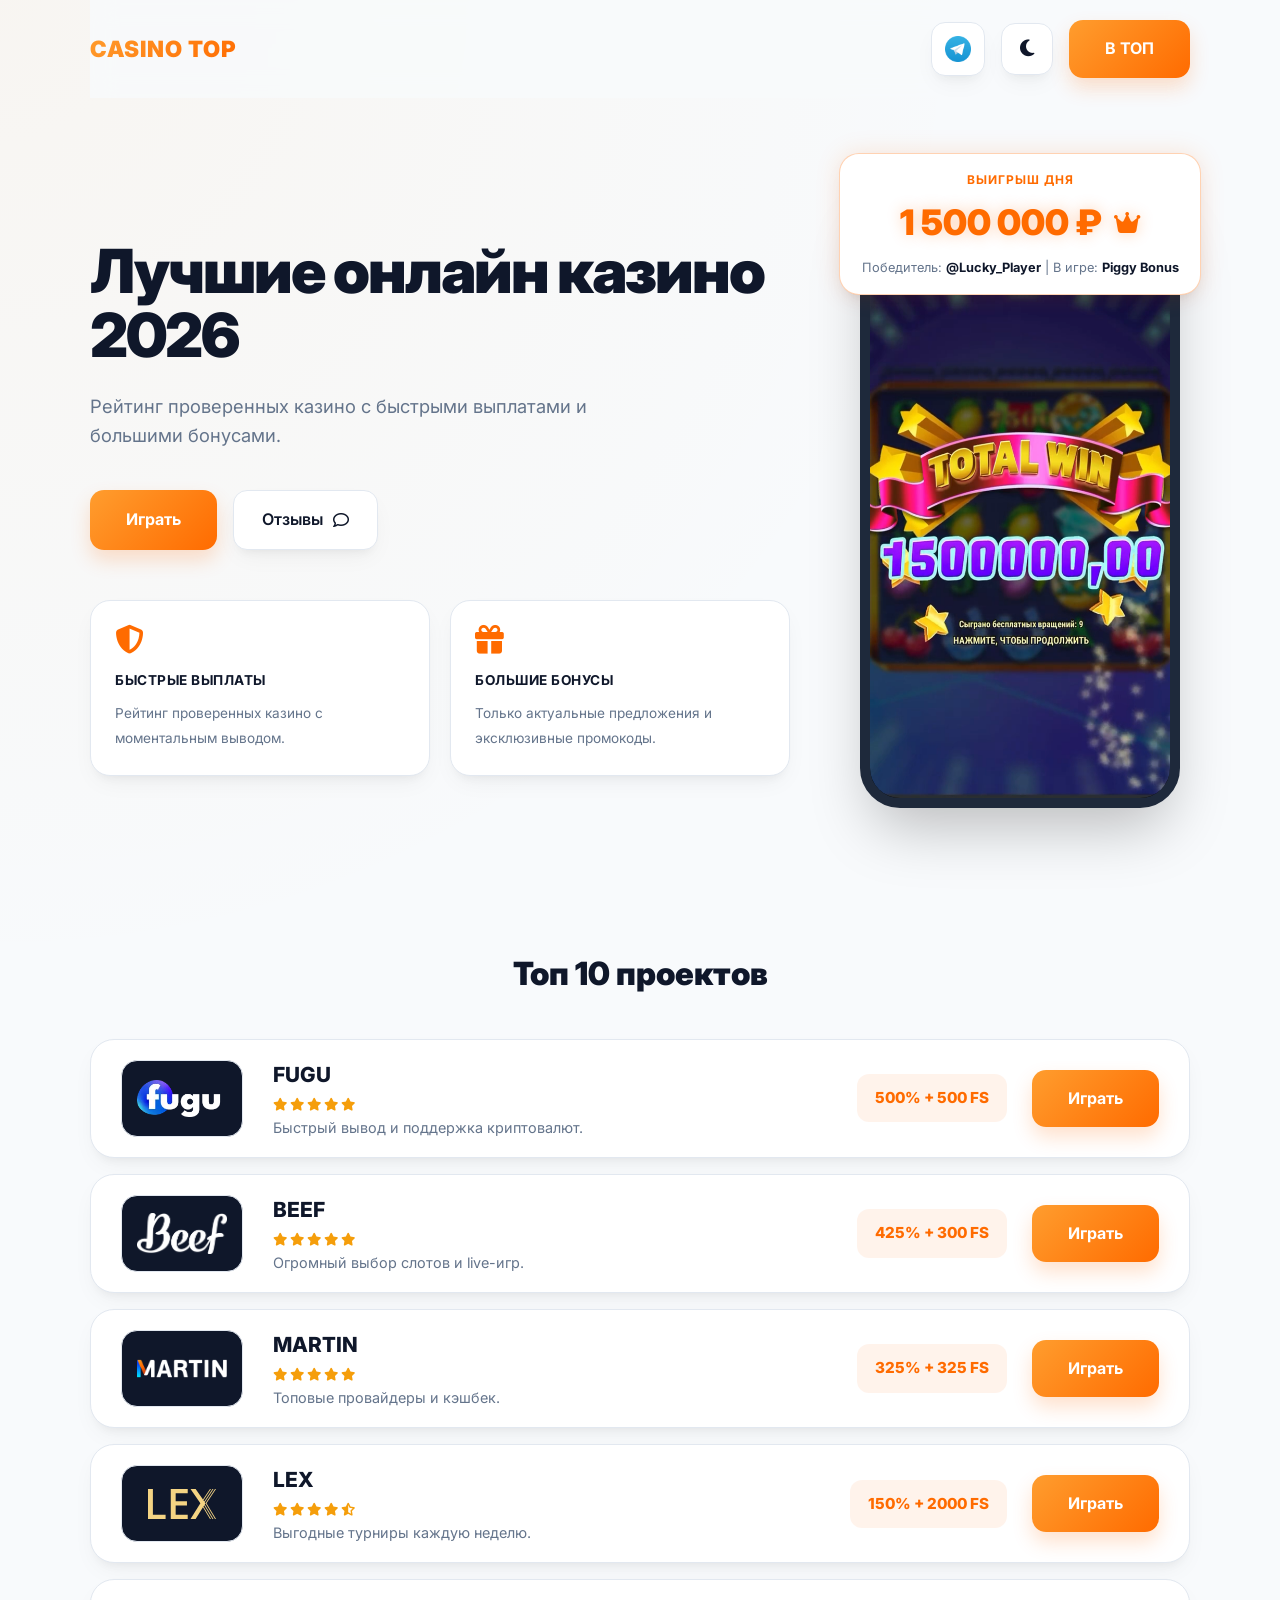
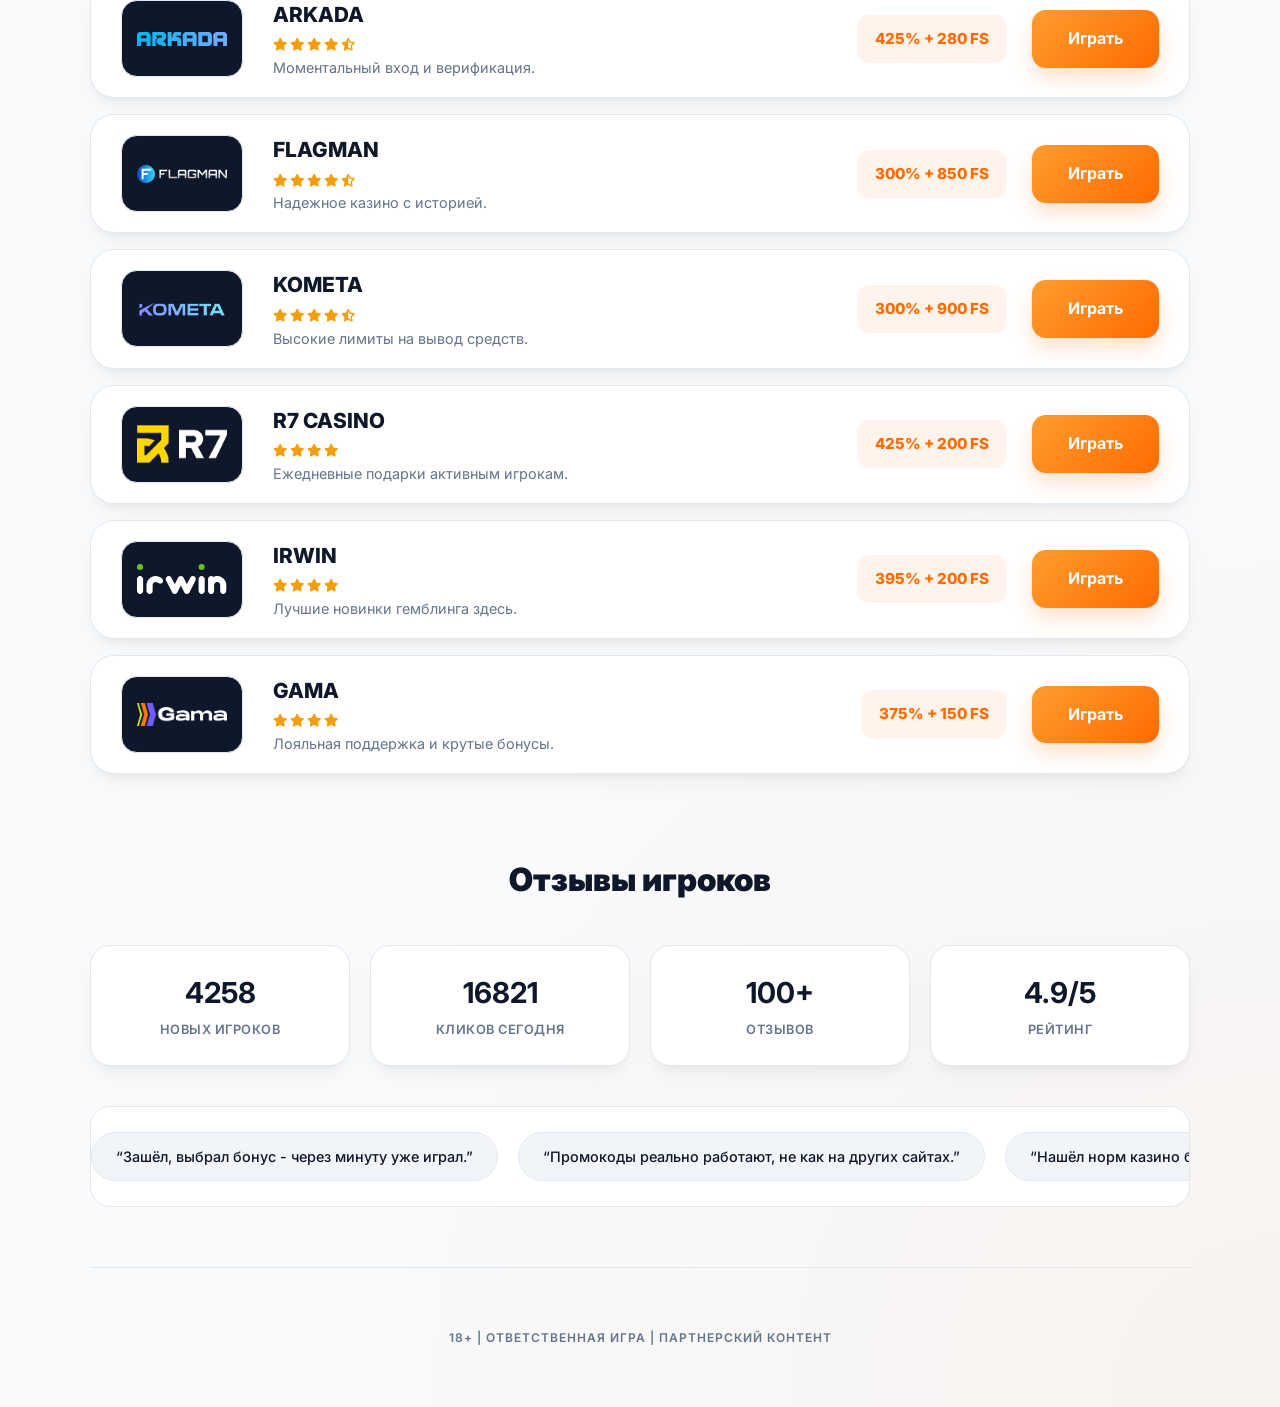
==== index.html @ 1dce8e69 "Rename gemini-code-1778470248809.html to index.html" ====
<!DOCTYPE html>
<html lang="ru">
<head>
  <meta charset="UTF-8" />
  <meta name="viewport" content="width=device-width, initial-scale=1.0"/>
  <title>Casino Top 2026 - Official</title>

  <link rel="preconnect" href="https://fonts.googleapis.com">
  <link href="https://fonts.googleapis.com/css2?family=Inter:wght@400;600;700;900&display=swap" rel="stylesheet">
  <link rel="stylesheet" href="https://cdnjs.cloudflare.com/ajax/libs/font-awesome/6.5.1/css/all.min.css"/>

  <style>
    :root {
      /* Светлая тема (по умолчанию) */
      --bg-main: #f8fafc;
      --card-bg: #ffffff;
      --accent: linear-gradient(135deg, #ff9d2e 0%, #ff6b00 100%);
      --accent-solid: #ff6b00;
      --border: #e2e8f0;
      --text-main: #0f172a;
      --text-muted: #64748b;
      --shadow: 0 10px 25px -5px rgba(0, 0, 0, 0.05), 0 8px 10px -6px rgba(0, 0, 0, 0.05);
      
      --header-bg: rgba(248, 250, 252, 0.8);
      --secondary-bg: #f1f5f9;
      --ticker-bg: #ffffff;
      --btn-outline-hover: #cbd5e1;
    }

    [data-theme="dark"] {
      --bg-main: #0b1120;
      --card-bg: #1e293b;
      --border: #334155;
      --text-main: #f8fafc;
      --text-muted: #94a3b8;
      --shadow: 0 10px 25px -5px rgba(0, 0, 0, 0.3), 0 8px 10px -6px rgba(0, 0, 0, 0.3);
      --header-bg: rgba(11, 17, 32, 0.8);
      --secondary-bg: #0f172a;
      --ticker-bg: #1e293b;
      --btn-outline-hover: #475569;
    }

    body {
      margin: 0;
      font-family: 'Inter', sans-serif;
      background-color: var(--bg-main);
      background-image: 
        radial-gradient(circle at 0% 0%, rgba(255, 157, 46, 0.05) 0%, transparent 30%),
        radial-gradient(circle at 100% 100%, rgba(255, 107, 0, 0.05) 0%, transparent 30%);
      color: var(--text-main);
      line-height: 1.6;
      -webkit-font-smoothing: antialiased;
      transition: background-color 0.3s ease, color 0.3s ease;
    }

    .wrap {
      max-width: 1100px;
      margin: 0 auto;
      padding: 0 24px;
    }

    header {
      display: flex;
      justify-content: space-between;
      align-items: center;
      padding: 20px 0;
      position: sticky;
      top: 0;
      z-index: 100;
      backdrop-filter: blur(12px);
      background: var(--header-bg);
      transition: background-color 0.3s ease;
    }

    .logo { 
      font-weight: 900; 
      font-size: 1.4rem; 
      letter-spacing: 1px; 
      background: var(--accent);
      -webkit-background-clip: text;
      -webkit-text-fill-color: transparent;
    }

    .header-actions {
      display: flex;
      align-items: center;
      gap: 16px;
    }

    .theme-toggle {
      background: var(--card-bg);
      border: 1px solid var(--border);
      color: var(--text-main);
      width: 52px;
      height: 52px;
      border-radius: 14px;
      display: flex;
      align-items: center;
      justify-content: center;
      cursor: pointer;
      font-size: 1.2rem;
      transition: all 0.3s ease;
      box-shadow: var(--shadow);
    }

    .theme-toggle:hover {
      background: var(--secondary-bg);
      transform: translateY(-2px);
    }

    .tg-btn {
      background: var(--card-bg);
      border: 1px solid var(--border);
      width: 52px;
      height: 52px;
      border-radius: 14px;
      display: flex;
      align-items: center;
      justify-content: center;
      cursor: pointer;
      transition: all 0.3s ease;
      box-shadow: var(--shadow);
    }

    .tg-btn:hover {
      background: var(--secondary-bg);
      transform: translateY(-2px);
    }

    .tg-btn img {
      width: 26px;
      height: 26px;
      object-fit: contain;
    }

    .hero {
      display: flex;
      align-items: center;
      justify-content: space-between;
      padding: 60px 0;
      gap: 60px;
    }

    .hero-left { flex: 1; }

    .hero-left h1 {
      font-size: 3.8rem;
      font-weight: 900;
      line-height: 1.05;
      margin-bottom: 24px;
      color: var(--text-main);
      letter-spacing: -2px;
    }

    .hero-left p {
      font-size: 1.15rem;
      color: var(--text-muted);
      margin-bottom: 40px;
      max-width: 500px;
    }

    .hero-actions { display: flex; gap: 16px; margin-bottom: 50px; }

    .btn-orange {
      background: var(--accent);
      color: #fff;
      padding: 16px 36px;
      border-radius: 14px;
      font-weight: 700;
      text-decoration: none;
      transition: all 0.3s ease;
      white-space: nowrap;
      box-shadow: 0 10px 20px rgba(255, 107, 0, 0.2);
      display: flex;
      align-items: center;
      justify-content: center;
    }

    .btn-orange:hover {
      transform: translateY(-2px);
      box-shadow: 0 15px 30px rgba(255, 107, 0, 0.3);
      filter: brightness(1.05);
    }

    .btn-outline {
      border: 1px solid var(--border);
      background: var(--card-bg);
      color: var(--text-main);
      padding: 16px 28px;
      border-radius: 14px;
      text-decoration: none;
      display: flex;
      align-items: center;
      gap: 10px;
      font-weight: 600;
      transition: 0.3s;
      box-shadow: var(--shadow);
    }

    .btn-outline:hover {
      background: var(--secondary-bg);
      border-color: var(--btn-outline-hover);
    }

    .hero-features {
      display: flex;
      gap: 20px;
    }
    .feature-card {
      background: var(--card-bg);
      border: 1px solid var(--border);
      padding: 24px;
      border-radius: 20px;
      flex: 1;
      box-shadow: var(--shadow);
      transition: background-color 0.3s ease, border-color 0.3s ease;
    }
    .feature-card i { 
      color: var(--accent-solid);
      font-size: 1.8rem; 
      margin-bottom: 16px; 
      display: block; 
    }
    .feature-card b { display: block; margin-bottom: 8px; text-transform: uppercase; font-size: 0.85rem; color: var(--text-main); letter-spacing: 0.5px; }
    .feature-card span { font-size: 0.85rem; color: var(--text-muted); line-height: 1.5; }

    .hero-right {
      position: relative;
      flex: 0 0 340px;
      display: flex;
      justify-content: center;
      margin-top: 30px;
    }

    .win-card {
      position: absolute;
      top: -35px;
      left: 50%;
      transform: translateX(-50%);
      width: 320px;
      background: var(--card-bg);
      border: 1px solid rgba(255, 107, 0, 0.3);
      border-radius: 20px;
      padding: 16px 20px;
      text-align: center;
      z-index: 10;
      box-shadow: var(--shadow), 0 0 25px rgba(255, 107, 0, 0.15);
      backdrop-filter: blur(10px);
      transition: background-color 0.3s ease;
    }

    .win-card-title {
      font-size: 0.75rem;
      color: var(--accent-solid);
      text-transform: uppercase;
      letter-spacing: 1px;
      font-weight: 700;
      margin-bottom: 4px;
    }

    .win-card-amount {
      font-size: 2.2rem;
      font-weight: 900;
      color: var(--accent-solid);
      margin-bottom: 8px;
      display: flex;
      align-items: center;
      justify-content: center;
      gap: 12px;
      text-shadow: 0 0 15px rgba(255, 107, 0, 0.3);
    }

    .win-card-amount i {
      font-size: 1.5rem;
      color: var(--accent-solid);
    }

    .win-card-info {
      font-size: 0.8rem;
      color: var(--text-muted);
    }

    .win-card-info span {
      font-weight: 700;
      color: var(--text-main);
    }

    .phone-container {
      position: relative;
      width: 300px;
      height: 600px;
      background: #000;
      border: 10px solid #1e293b;
      border-radius: 40px;
      overflow: hidden;
      box-shadow: 0 30px 60px -12px rgba(0,0,0,0.25);
    }

    .phone-container img {
      width: 100%;
      height: 100%;
      object-fit: cover;
    }

    .section-title { 
      font-size: 2rem; 
      font-weight: 900; 
      margin: 80px 0 40px; 
      text-align: center; 
      color: var(--text-main);
    }
    
    .casino-item {
      display: flex;
      align-items: center;
      background: var(--card-bg);
      border: 1px solid var(--border);
      border-radius: 24px;
      padding: 18px 30px;
      margin-bottom: 16px;
      gap: 30px;
      transition: 0.3s ease;
      box-shadow: var(--shadow);
    }

    .casino-item:hover {
      border-color: var(--accent-solid);
      transform: translateY(-3px);
    }

    .casino-logo {
      flex: 0 0 120px;
      height: 75px;
      border-radius: 16px;
      display: flex;
      align-items: center;
      justify-content: center;
      background: #0f172a;
      border: 1px solid var(--border);
    }
    .casino-logo img { max-width: 75%; max-height: 75%; object-fit: contain; }

    .casino-info { flex: 1; }
    .casino-info h3 { margin: 0; font-size: 1.3rem; font-weight: 800; color: var(--text-main); }
    .casino-info p { margin: 4px 0 0; color: var(--text-muted); font-size: 0.9rem; }
    .stars { color: #f59e0b; font-size: 0.8rem; margin-top: 8px; display: flex; gap: 3px; }

    .casino-bonus { 
      display: flex;
      align-items: center;
      gap: 25px; 
    }

    .casino-bonus span { 
      display: inline-block; 
      font-weight: 800; 
      color: var(--accent-solid); 
      background: rgba(255, 107, 0, 0.08);
      padding: 12px 18px;
      border-radius: 12px;
      font-size: 0.95rem;
      white-space: nowrap;
    }

    .metrics { display: grid; grid-template-columns: repeat(4, 1fr); gap: 20px; margin: 40px 0; }
    .m { 
      background: var(--card-bg); 
      padding: 24px; 
      border-radius: 20px; 
      text-align: center; 
      border: 1px solid var(--border); 
      box-shadow: var(--shadow);
    }
    .m b { display: block; font-size: 1.8rem; color: var(--text-main); margin-bottom: 4px; }
    .m div { font-size: 0.8rem; color: var(--text-muted); text-transform: uppercase; font-weight: 600; letter-spacing: 0.5px; }

    .ticker { 
      overflow: hidden; 
      background: var(--ticker-bg); 
      padding: 25px 0; 
      border-radius: 20px; 
      border: 1px solid var(--border); 
    }
    .track { display: flex; gap: 20px; animation: mar 45s linear infinite; width: max-content; }
    .chip { 
      padding: 12px 24px; 
      background: var(--secondary-bg); 
      border: 1px solid var(--border);
      border-radius: 50px; 
      font-size: 0.9rem; 
      font-weight: 500;
      color: var(--text-main);
    }

    @keyframes mar { from { transform: translateX(0); } to { transform: translateX(-50%); } }

    footer {
      text-align: center; 
      padding: 60px 0; 
      color: var(--text-muted); 
      font-size: 0.75rem; 
      border-top: 1px solid var(--border); 
      margin-top: 60px; 
      letter-spacing: 1px;
      font-weight: 600;
    }

    @media (max-width: 900px) {
      .hero { flex-direction: column; text-align: center; padding: 30px 0; }
      .hero-left h1 { font-size: 2.8rem; }
      .hero-left p { margin: 0 auto 30px; }
      .hero-actions { justify-content: center; }
      .hero-features { flex-direction: column; }
      .metrics { grid-template-columns: 1fr 1fr; }
      .casino-item { flex-direction: column; text-align: center; padding: 25px; gap: 20px; }
      .casino-bonus { flex-direction: column; width: 100%; }
      .casino-bonus span { width: 100%; box-sizing: border-box; }
      .btn-orange { width: 100%; box-sizing: border-box; }
      .hero-right { margin-top: 50px; }
    }
  </style>
</head>
<body>

<div class="wrap">
  <header>
    <div class="logo">CASINO TOP</div>
    <div class="header-actions">
      <a href="#" class="tg-btn" aria-label="Telegram" target="_blank">
        <img src="img/Telegram_logo.svg.png" alt="Telegram">
      </a>
      <button id="theme-toggle" class="theme-toggle" aria-label="Переключить тему">
        <i class="fa-solid fa-moon"></i>
      </button>
      <a href="#top" class="btn-orange">В ТОП</a>
    </div>
  </header>

  <section class="hero">
    <div class="hero-left">
      <h1>Лучшие онлайн казино 2026</h1>
      <p>Рейтинг проверенных казино с быстрыми выплатами и большими бонусами.</p>
      
      <div class="hero-actions">
        <a href="#top" class="btn-orange">Играть</a>
        <a href="#activity" class="btn-outline">Отзывы <i class="fa-regular fa-comment"></i></a>
      </div>

      <div class="hero-features">
        <div class="feature-card">
          <i class="fa-solid fa-shield-halved"></i>
          <b>Быстрые выплаты</b>
          <span>Рейтинг проверенных казино с моментальным выводом.</span>
        </div>
        <div class="feature-card">
          <i class="fa-solid fa-gift"></i>
          <b>Большие бонусы</b>
          <span>Только актуальные предложения и эксклюзивные промокоды.</span>
        </div>
      </div>
    </div>

    <div class="hero-right">
      <div class="win-card">
        <div class="win-card-title">Выигрыш дня</div>
        <div class="win-card-amount">1 500 000 ₽ <i class="fa-solid fa-crown"></i></div>
        <div class="win-card-info">Победитель: <span>@Lucky_Player</span> | В игре: <span>Piggy Bonus</span></div>
      </div>
      <div class="phone-container">
        <img src="img/pig.png" alt="Win Screen">
      </div>
    </div>
  </section>

  <h2 class="section-title">Топ 10 проектов</h2>
  <section id="top">
    <div class="casino-item">
      <div class="casino-logo"><img src="img/fugu.webp" alt="Fugu"></div>
      <div class="casino-info">
        <h3>FUGU</h3>
        <div class="stars"><i class="fa-solid fa-star"></i><i class="fa-solid fa-star"></i><i class="fa-solid fa-star"></i><i class="fa-solid fa-star"></i><i class="fa-solid fa-star"></i></div>
        <p>Быстрый вывод и поддержка криптовалют.</p>
      </div>
      <div class="casino-bonus">
        <span>500% + 500 FS</span>
        <a href="#" class="btn-orange">Играть</a>
      </div>
    </div>

    <div class="casino-item">
      <div class="casino-logo"><img src="img/beef.png" alt="Beef"></div>
      <div class="casino-info">
        <h3>BEEF</h3>
        <div class="stars"><i class="fa-solid fa-star"></i><i class="fa-solid fa-star"></i><i class="fa-solid fa-star"></i><i class="fa-solid fa-star"></i><i class="fa-solid fa-star"></i></div>
        <p>Огромный выбор слотов и live-игр.</p>
      </div>
      <div class="casino-bonus">
        <span>425% + 300 FS</span>
        <a href="#" class="btn-orange">Играть</a>
      </div>
    </div>

    <div class="casino-item">
      <div class="casino-logo"><img src="img/martin.png" alt="Martin"></div>
      <div class="casino-info">
        <h3>MARTIN</h3>
        <div class="stars"><i class="fa-solid fa-star"></i><i class="fa-solid fa-star"></i><i class="fa-solid fa-star"></i><i class="fa-solid fa-star"></i><i class="fa-solid fa-star"></i></div>
        <p>Топовые провайдеры и кэшбек.</p>
      </div>
      <div class="casino-bonus">
        <span>325% + 325 FS</span>
        <a href="#" class="btn-orange">Играть</a>
      </div>
    </div>

    <div class="casino-item">
        <div class="casino-logo"><img src="img/lex.svg" alt="Lex"></div>
        <div class="casino-info">
          <h3>LEX</h3>
          <div class="stars"><i class="fa-solid fa-star"></i><i class="fa-solid fa-star"></i><i class="fa-solid fa-star"></i><i class="fa-solid fa-star"></i><i class="fa-solid fa-star-half-stroke"></i></div>
          <p>Выгодные турниры каждую неделю.</p>
        </div>
        <div class="casino-bonus">
          <span>150% + 2000 FS</span>
          <a href="#" class="btn-orange">Играть</a>
        </div>
    </div>

    <div class="casino-item">
        <div class="casino-logo"><img src="img/arcada.svg" alt="Arkada"></div>
        <div class="casino-info">
          <h3>ARKADA</h3>
          <div class="stars"><i class="fa-solid fa-star"></i><i class="fa-solid fa-star"></i><i class="fa-solid fa-star"></i><i class="fa-solid fa-star"></i><i class="fa-solid fa-star-half-stroke"></i></div>
          <p>Моментальный вход и верификация.</p>
        </div>
        <div class="casino-bonus">
          <span>425% + 280 FS</span>
          <a href="#" class="btn-orange">Играть</a>
        </div>
    </div>

    <div class="casino-item">
        <div class="casino-logo"><img src="img/flagman.svg" alt="Flagman"></div>
        <div class="casino-info">
          <h3>FLAGMAN</h3>
          <div class="stars"><i class="fa-solid fa-star"></i><i class="fa-solid fa-star"></i><i class="fa-solid fa-star"></i><i class="fa-solid fa-star"></i><i class="fa-solid fa-star-half-stroke"></i></div>
          <p>Надежное казино с историей.</p>
        </div>
        <div class="casino-bonus">
          <span>300% + 850 FS</span>
          <a href="#" class="btn-orange">Играть</a>
        </div>
    </div>

    <div class="casino-item">
        <div class="casino-logo"><img src="img/gradient-horizontal.png" alt="Kometa"></div>
        <div class="casino-info">
          <h3>KOMETA</h3>
          <div class="stars"><i class="fa-solid fa-star"></i><i class="fa-solid fa-star"></i><i class="fa-solid fa-star"></i><i class="fa-solid fa-star"></i><i class="fa-solid fa-star-half-stroke"></i></div>
          <p>Высокие лимиты на вывод средств.</p>
        </div>
        <div class="casino-bonus">
          <span>300% + 900 FS</span>
          <a href="#" class="btn-orange">Играть</a>
        </div>
    </div>

    <div class="casino-item">
        <div class="casino-logo"><img src="img/r7.png" alt="R7"></div>
        <div class="casino-info">
          <h3>R7 CASINO</h3>
          <div class="stars"><i class="fa-solid fa-star"></i><i class="fa-solid fa-star"></i><i class="fa-solid fa-star"></i><i class="fa-solid fa-star"></i></div>
          <p>Ежедневные подарки активным игрокам.</p>
        </div>
        <div class="casino-bonus">
          <span>425% + 200 FS</span>
          <a href="#" class="btn-orange">Играть</a>
        </div>
    </div>

    <div class="casino-item">
        <div class="casino-logo"><img src="img/irwin.svg" alt="Irwin"></div>
        <div class="casino-info">
          <h3>IRWIN</h3>
          <div class="stars"><i class="fa-solid fa-star"></i><i class="fa-solid fa-star"></i><i class="fa-solid fa-star"></i><i class="fa-solid fa-star"></i></div>
          <p>Лучшие новинки гемблинга здесь.</p>
        </div>
        <div class="casino-bonus">
          <span>395% + 200 FS</span>
          <a href="#" class="btn-orange">Играть</a>
        </div>
    </div>

    <div class="casino-item">
        <div class="casino-logo"><img src="img/gama.png" alt="Gama"></div>
        <div class="casino-info">
          <h3>GAMA</h3>
          <div class="stars"><i class="fa-solid fa-star"></i><i class="fa-solid fa-star"></i><i class="fa-solid fa-star"></i><i class="fa-solid fa-star"></i></div>
          <p>Лояльная поддержка и крутые бонусы.</p>
        </div>
        <div class="casino-bonus">
          <span>375% + 150 FS</span>
          <a href="#" class="btn-orange">Играть</a>
        </div>
    </div>
  </section>

  <section id="activity">
    <h2 class="section-title">Отзывы игроков</h2>
    <div class="metrics">
      <div class="m"><b id="m1">4258</b><div>Новых игроков</div></div>
      <div class="m"><b id="m2">16821</b><div>Кликов сегодня</div></div>
      <div class="m"><b id="m3">100+</b><div>Отзывов</div></div>
      <div class="m"><b>4.9/5</b><div>Рейтинг</div></div>
    </div>
    <div class="ticker">
      <div class="track" id="track"></div>
    </div>
  </section>

  <footer>
    18+ | ОТВЕТСТВЕННАЯ ИГРА | ПАРТНЕРСКИЙ КОНТЕНТ
  </footer>
</div>

<script>
const msgs = [
  '“Зашёл, выбрал бонус - через минуту уже играл.”',
  '“Промокоды реально работают, не как на других сайтах.”',
  '“Нашёл норм казино без лишней возни с регистрацией.”',
  '“Выбрал по рейтингу - всё чётко.”',
  '“Фриспины реально дали.”',
  '“Быстро нашёл вариант с криптой, что нужно было.”',
  '“Норм подборка, нет ощущения мусорки.”',
  '“Кнопки сразу ведут куда надо, не надо искать.”',
  '“Нашёл бонус без депозита, всё сработало.”',
  '“Видно, что отбирают казино, а не всё подряд.”'
];

const track = document.getElementById('track');
[...msgs, ...msgs].forEach(text => {
  const chip = document.createElement('div');
  chip.className = 'chip';
  chip.textContent = text;
  track.appendChild(chip);
});

const themeToggleBtn = document.getElementById('theme-toggle');
const themeIcon = themeToggleBtn.querySelector('i');
const currentTheme = localStorage.getItem('theme') || 'light';

if (currentTheme === 'dark') {
  document.documentElement.setAttribute('data-theme', 'dark');
  themeIcon.classList.replace('fa-moon', 'fa-sun');
}

themeToggleBtn.addEventListener('click', () => {
  const isDark = document.documentElement.getAttribute('data-theme') === 'dark';
  
  if (isDark) {
    document.documentElement.setAttribute('data-theme', 'light');
    localStorage.setItem('theme', 'light');
    themeIcon.classList.replace('fa-sun', 'fa-moon');
  } else {
    document.documentElement.setAttribute('data-theme', 'dark');
    localStorage.setItem('theme', 'dark');
    themeIcon.classList.replace('fa-moon', 'fa-sun');
  }
});
</script>

</body>
</html>
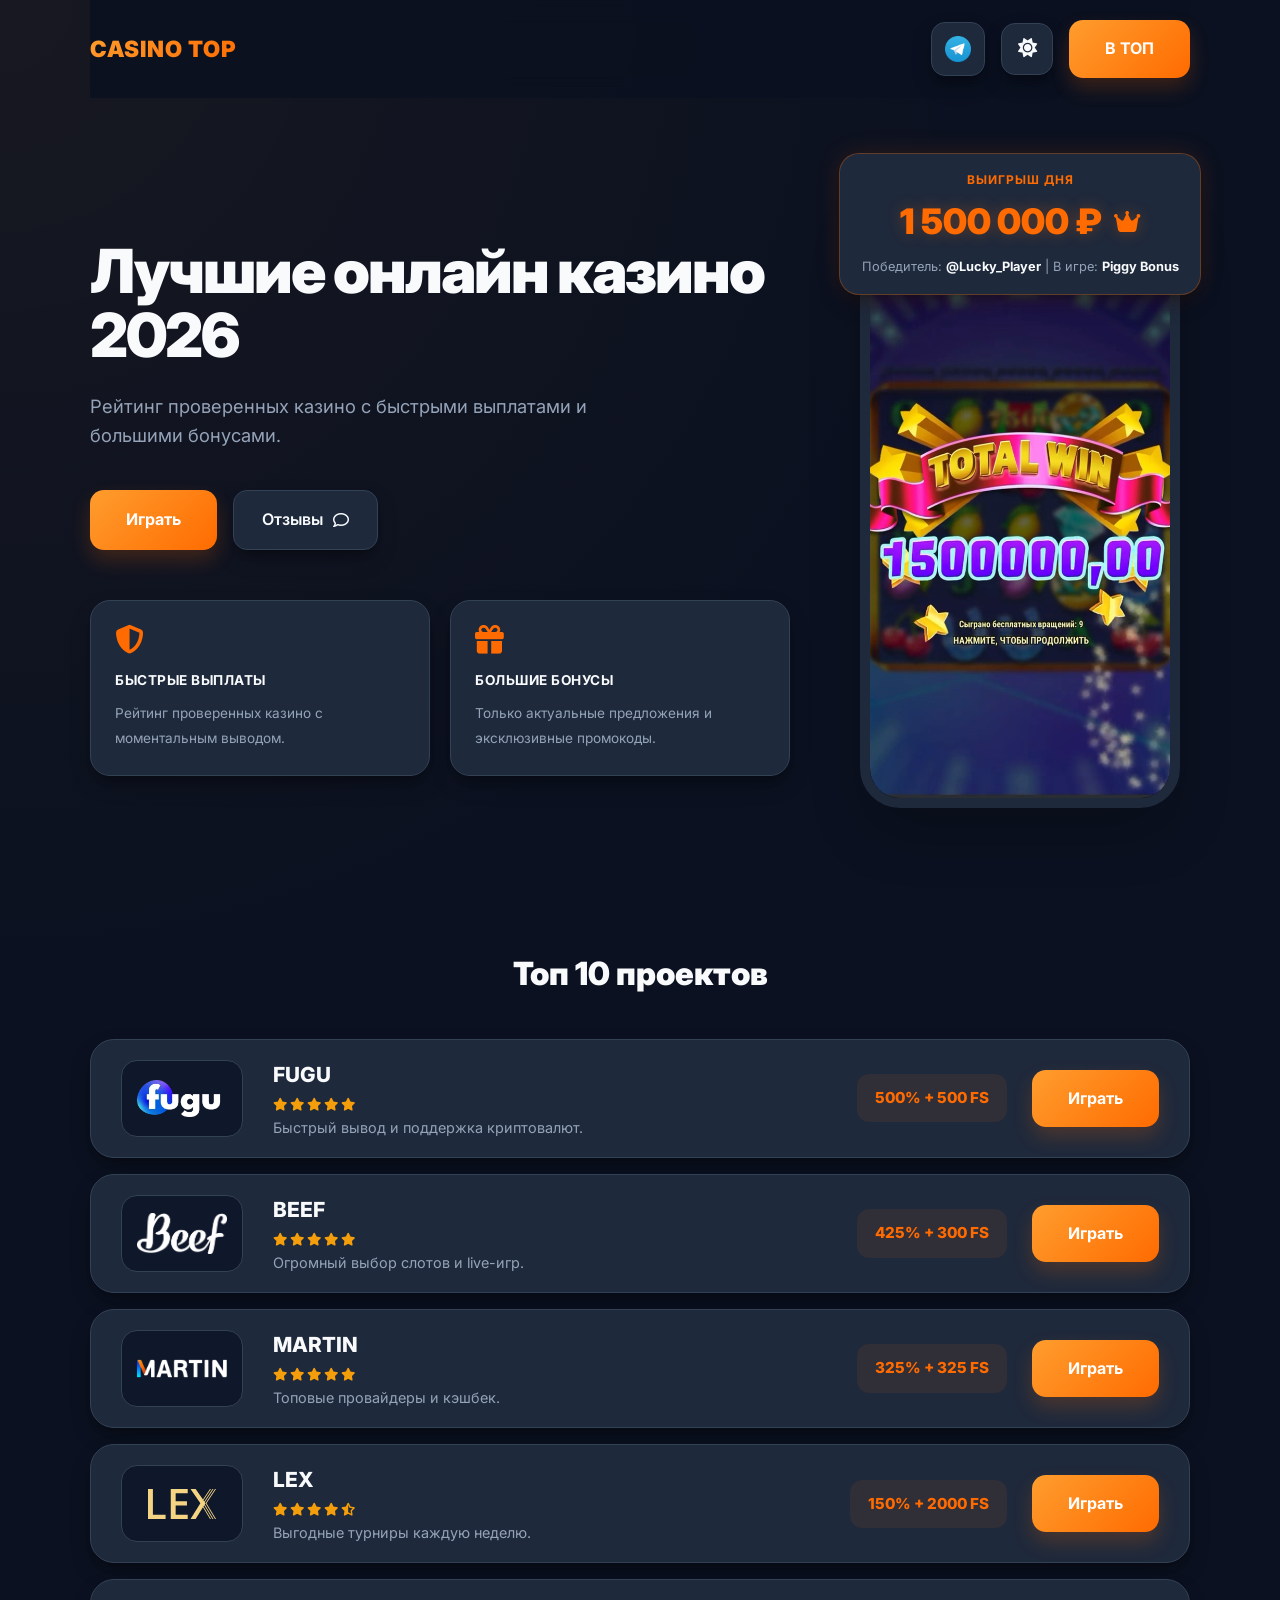
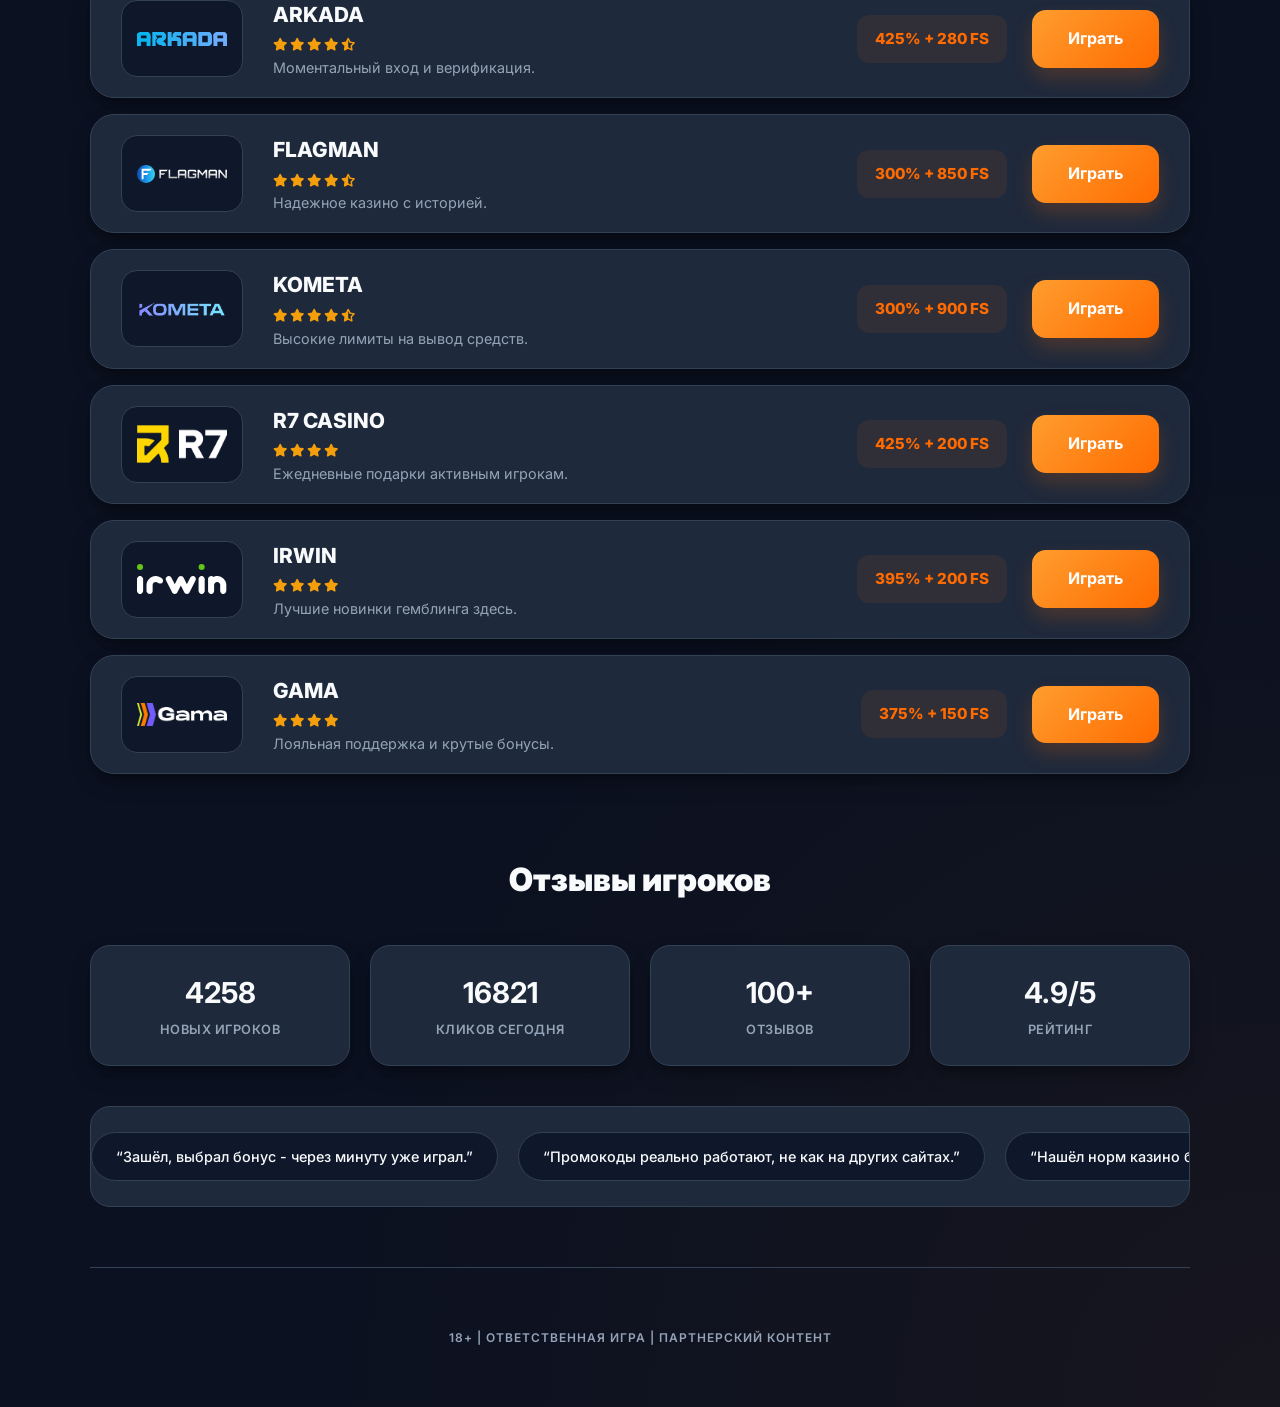
==== commit b94b9cf4: "Add files via upload" ====
--- a/index.html
+++ b/index.html
@@ -1,5 +1,5 @@
 <!DOCTYPE html>
-<html lang="ru">
+<html lang="ru" data-theme="dark">
 <head>
   <meta charset="UTF-8" />
   <meta name="viewport" content="width=device-width, initial-scale=1.0"/>
@@ -79,6 +79,7 @@
       background: var(--accent);
       -webkit-background-clip: text;
       -webkit-text-fill-color: transparent;
+      white-space: nowrap;
     }
 
     .header-actions {
@@ -417,6 +418,21 @@
       .casino-bonus span { width: 100%; box-sizing: border-box; }
       .btn-orange { width: 100%; box-sizing: border-box; }
       .hero-right { margin-top: 50px; }
+      
+      /* Изменения для мобильных устройств (убрано залипание, отцентрованы звезды, выровнены лого) */
+      header { position: relative; top: auto; } 
+      .stars { justify-content: center; }
+      .casino-logo { flex: auto; width: 100%; height: 120px; }
+    }
+
+    @media (max-width: 600px) {
+      /* Исправления верхней панели (header) для предотвращения сжатия и смещения логотипа */
+      .logo { font-size: 1.2rem; }
+      .header-actions { gap: 8px; }
+      .theme-toggle, .tg-btn { width: 42px; height: 42px; border-radius: 10px; }
+      .theme-toggle i { font-size: 1rem; }
+      .tg-btn img { width: 22px; height: 22px; }
+      .header-actions .btn-orange { padding: 12px 18px; font-size: 0.9rem; }
     }
   </style>
 </head>
@@ -647,11 +663,15 @@
 
 const themeToggleBtn = document.getElementById('theme-toggle');
 const themeIcon = themeToggleBtn.querySelector('i');
-const currentTheme = localStorage.getItem('theme') || 'light';
+// Изменено на 'dark' по умолчанию
+const currentTheme = localStorage.getItem('theme') || 'dark';
 
 if (currentTheme === 'dark') {
   document.documentElement.setAttribute('data-theme', 'dark');
   themeIcon.classList.replace('fa-moon', 'fa-sun');
+} else {
+  document.documentElement.setAttribute('data-theme', 'light');
+  themeIcon.classList.replace('fa-sun', 'fa-moon');
 }
 
 themeToggleBtn.addEventListener('click', () => {
@@ -670,4 +690,4 @@
 </script>
 
 </body>
-</html>
+</html>
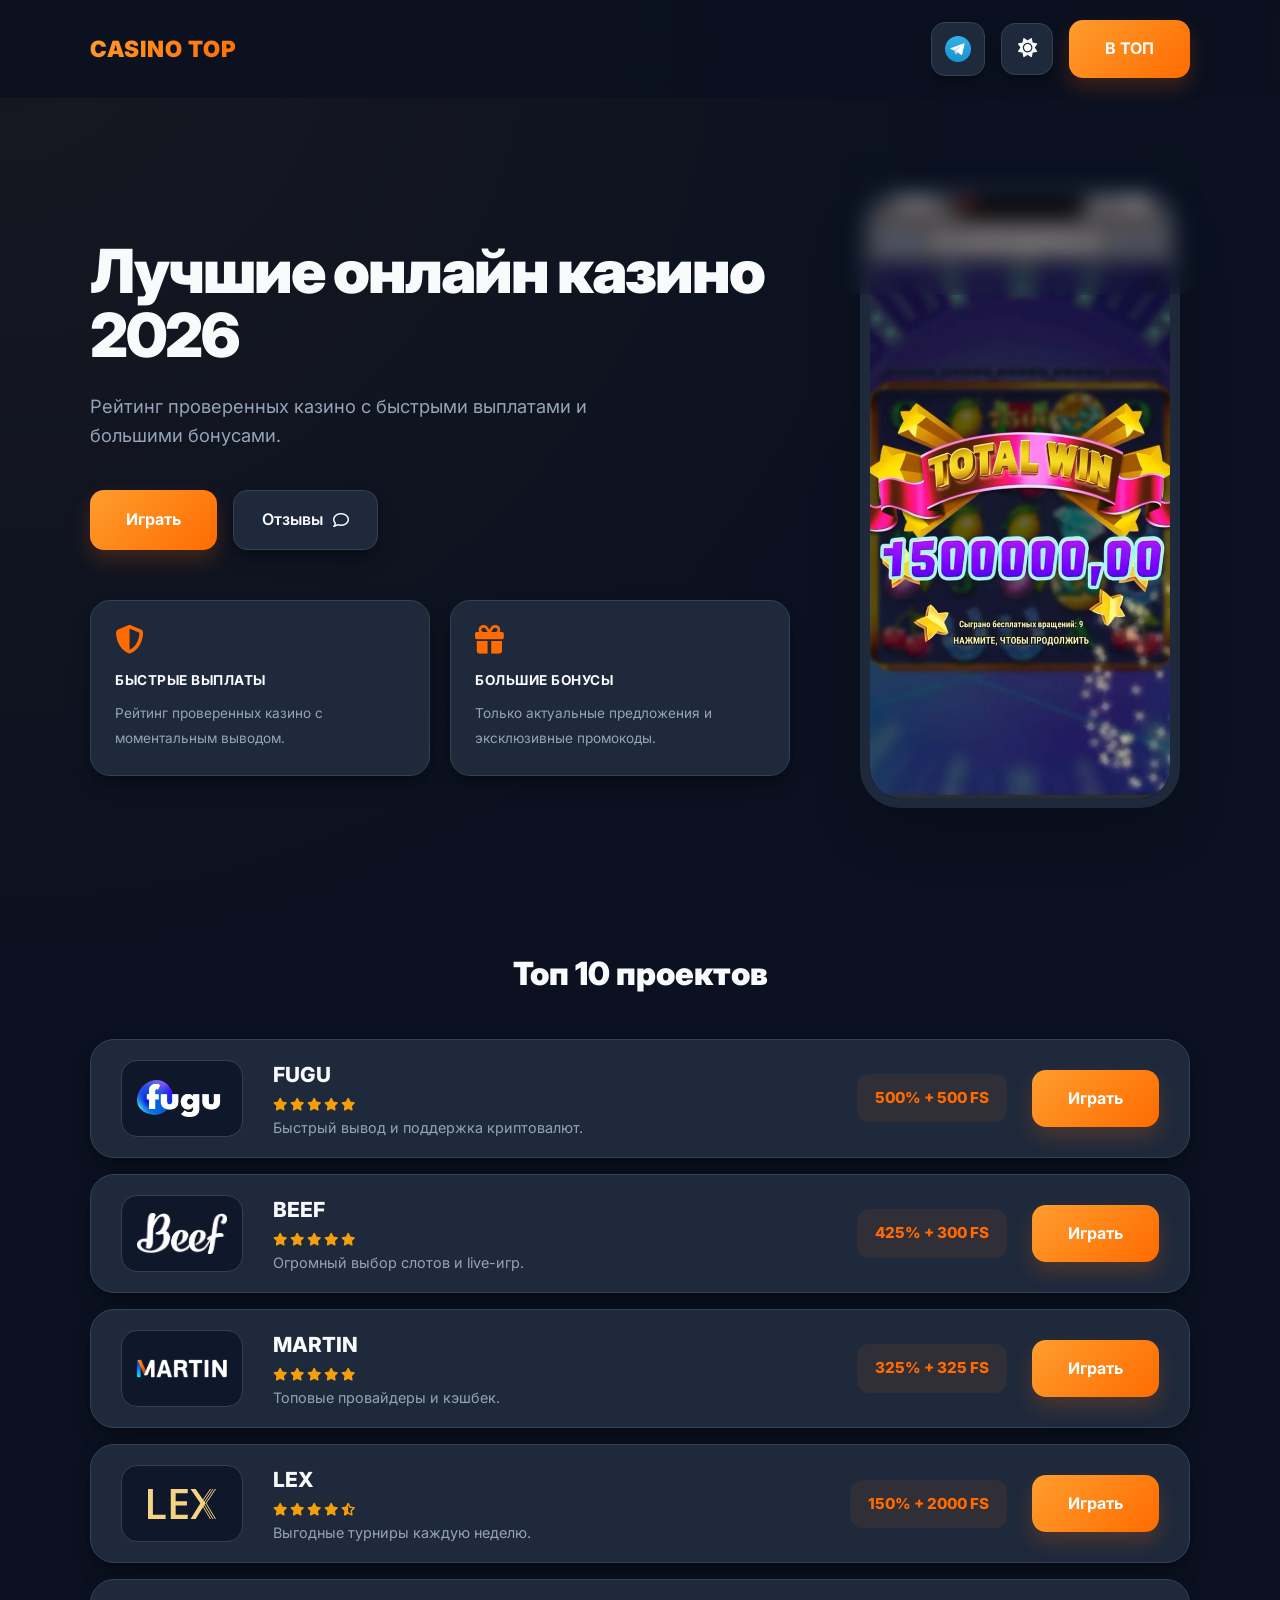
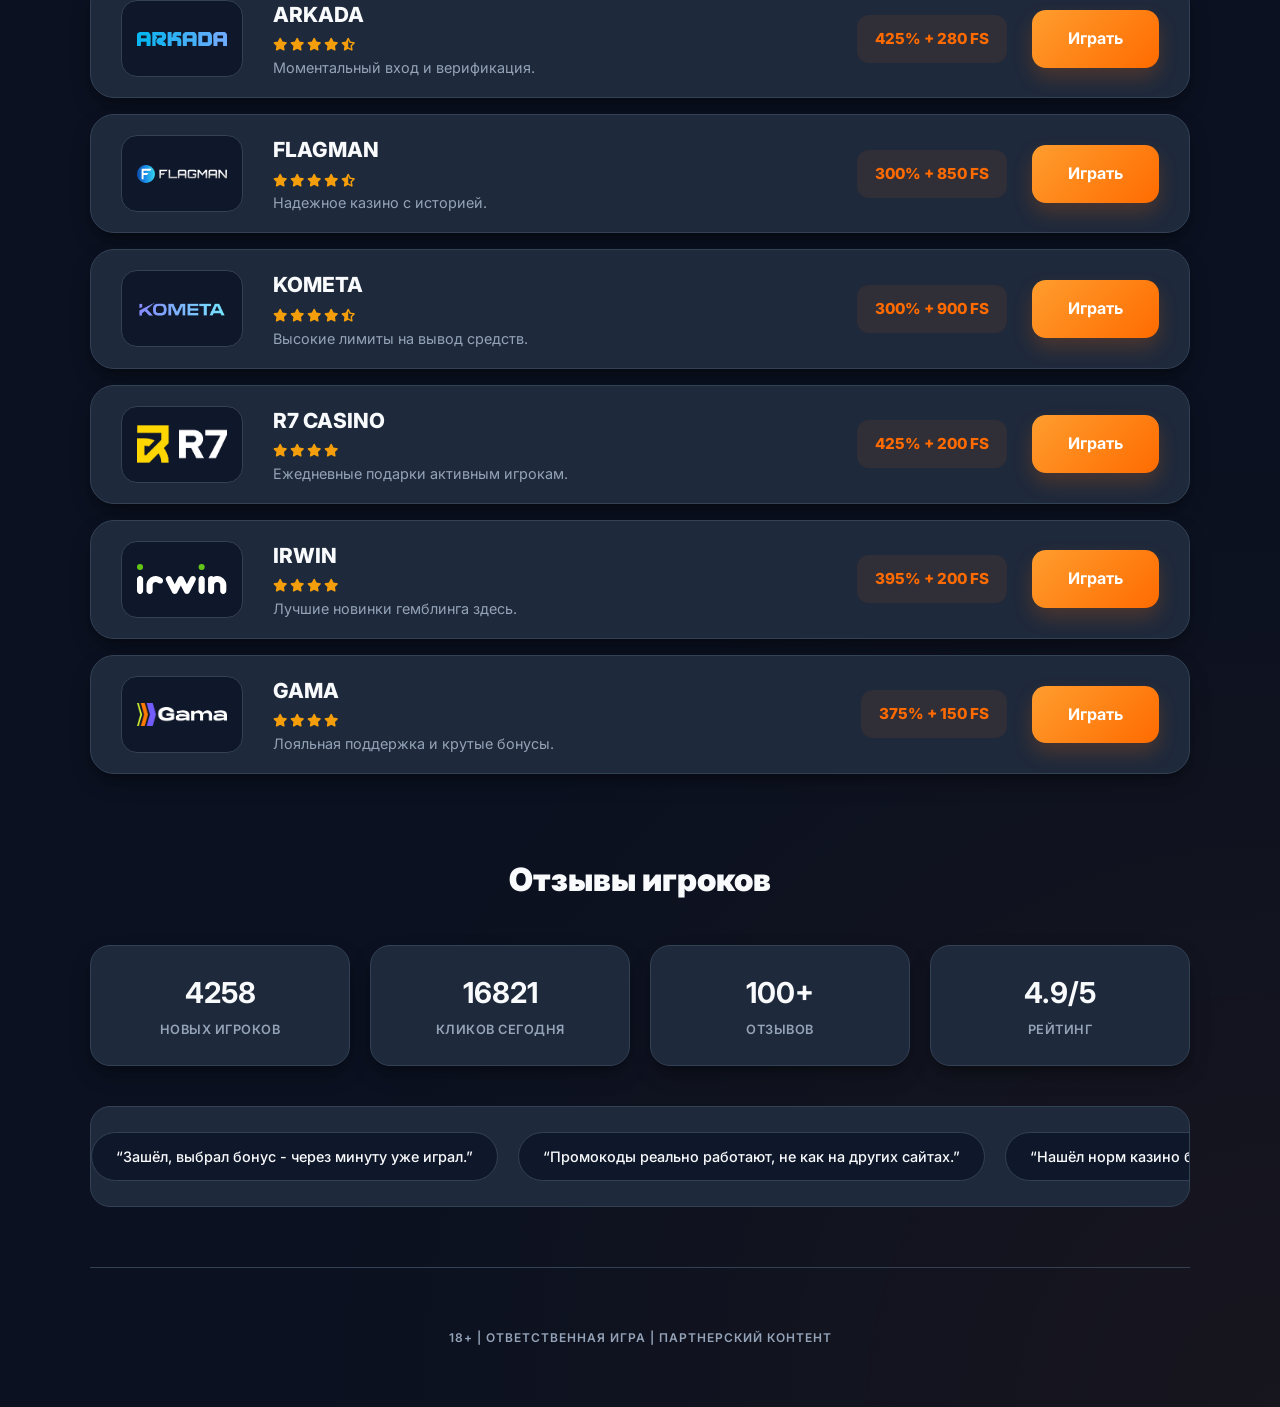
==== commit 98dbcb64: "Add files via upload" ====
--- a/index.html
+++ b/index.html
@@ -11,7 +11,6 @@
 
   <style>
     :root {
-      /* Светлая тема (по умолчанию) */
       --bg-main: #f8fafc;
       --card-bg: #ffffff;
       --accent: linear-gradient(135deg, #ff9d2e 0%, #ff6b00 100%);
@@ -51,6 +50,7 @@
       line-height: 1.6;
       -webkit-font-smoothing: antialiased;
       transition: background-color 0.3s ease, color 0.3s ease;
+      overflow-x: hidden;
     }
 
     .wrap {
@@ -67,9 +67,21 @@
       position: sticky;
       top: 0;
       z-index: 100;
+    }
+
+    header::before {
+      content: "";
+      position: absolute;
+      top: 0;
+      left: -50vw;
+      width: 200vw;
+      height: 100%;
+      background: var(--header-bg);
       backdrop-filter: blur(12px);
-      background: var(--header-bg);
+      -webkit-backdrop-filter: blur(12px);
+      z-index: -1;
       transition: background-color 0.3s ease;
+      pointer-events: none;
     }
 
     .logo { 
@@ -80,6 +92,7 @@
       -webkit-background-clip: text;
       -webkit-text-fill-color: transparent;
       white-space: nowrap;
+      flex-shrink: 0;
     }
 
     .header-actions {
@@ -102,6 +115,7 @@
       font-size: 1.2rem;
       transition: all 0.3s ease;
       box-shadow: var(--shadow);
+      flex-shrink: 0;
     }
 
     .theme-toggle:hover {
@@ -121,6 +135,7 @@
       cursor: pointer;
       transition: all 0.3s ease;
       box-shadow: var(--shadow);
+      flex-shrink: 0;
     }
 
     .tg-btn:hover {
@@ -175,6 +190,10 @@
       display: flex;
       align-items: center;
       justify-content: center;
+    }
+    
+    .header-actions .btn-orange {
+      flex-shrink: 0;
     }
 
     .btn-orange:hover {
@@ -419,20 +438,19 @@
       .btn-orange { width: 100%; box-sizing: border-box; }
       .hero-right { margin-top: 50px; }
       
-      /* Изменения для мобильных устройств (убрано залипание, отцентрованы звезды, выровнены лого) */
       header { position: relative; top: auto; } 
       .stars { justify-content: center; }
       .casino-logo { flex: auto; width: 100%; height: 120px; }
     }
 
     @media (max-width: 600px) {
-      /* Исправления верхней панели (header) для предотвращения сжатия и смещения логотипа */
-      .logo { font-size: 1.2rem; }
-      .header-actions { gap: 8px; }
-      .theme-toggle, .tg-btn { width: 42px; height: 42px; border-radius: 10px; }
-      .theme-toggle i { font-size: 1rem; }
-      .tg-btn img { width: 22px; height: 22px; }
-      .header-actions .btn-orange { padding: 12px 18px; font-size: 0.9rem; }
+      .wrap { padding: 0 16px; }
+      .logo { font-size: 1.15rem; }
+      .header-actions { gap: 6px; }
+      .theme-toggle, .tg-btn { width: 38px; height: 38px; border-radius: 10px; flex-shrink: 0; }
+      .theme-toggle i { font-size: 0.95rem; }
+      .tg-btn img { width: 20px; height: 20px; }
+      .header-actions .btn-orange { padding: 10px 14px; font-size: 0.85rem; border-radius: 10px; }
     }
   </style>
 </head>
@@ -663,7 +681,6 @@
 
 const themeToggleBtn = document.getElementById('theme-toggle');
 const themeIcon = themeToggleBtn.querySelector('i');
-// Изменено на 'dark' по умолчанию
 const currentTheme = localStorage.getItem('theme') || 'dark';
 
 if (currentTheme === 'dark') {
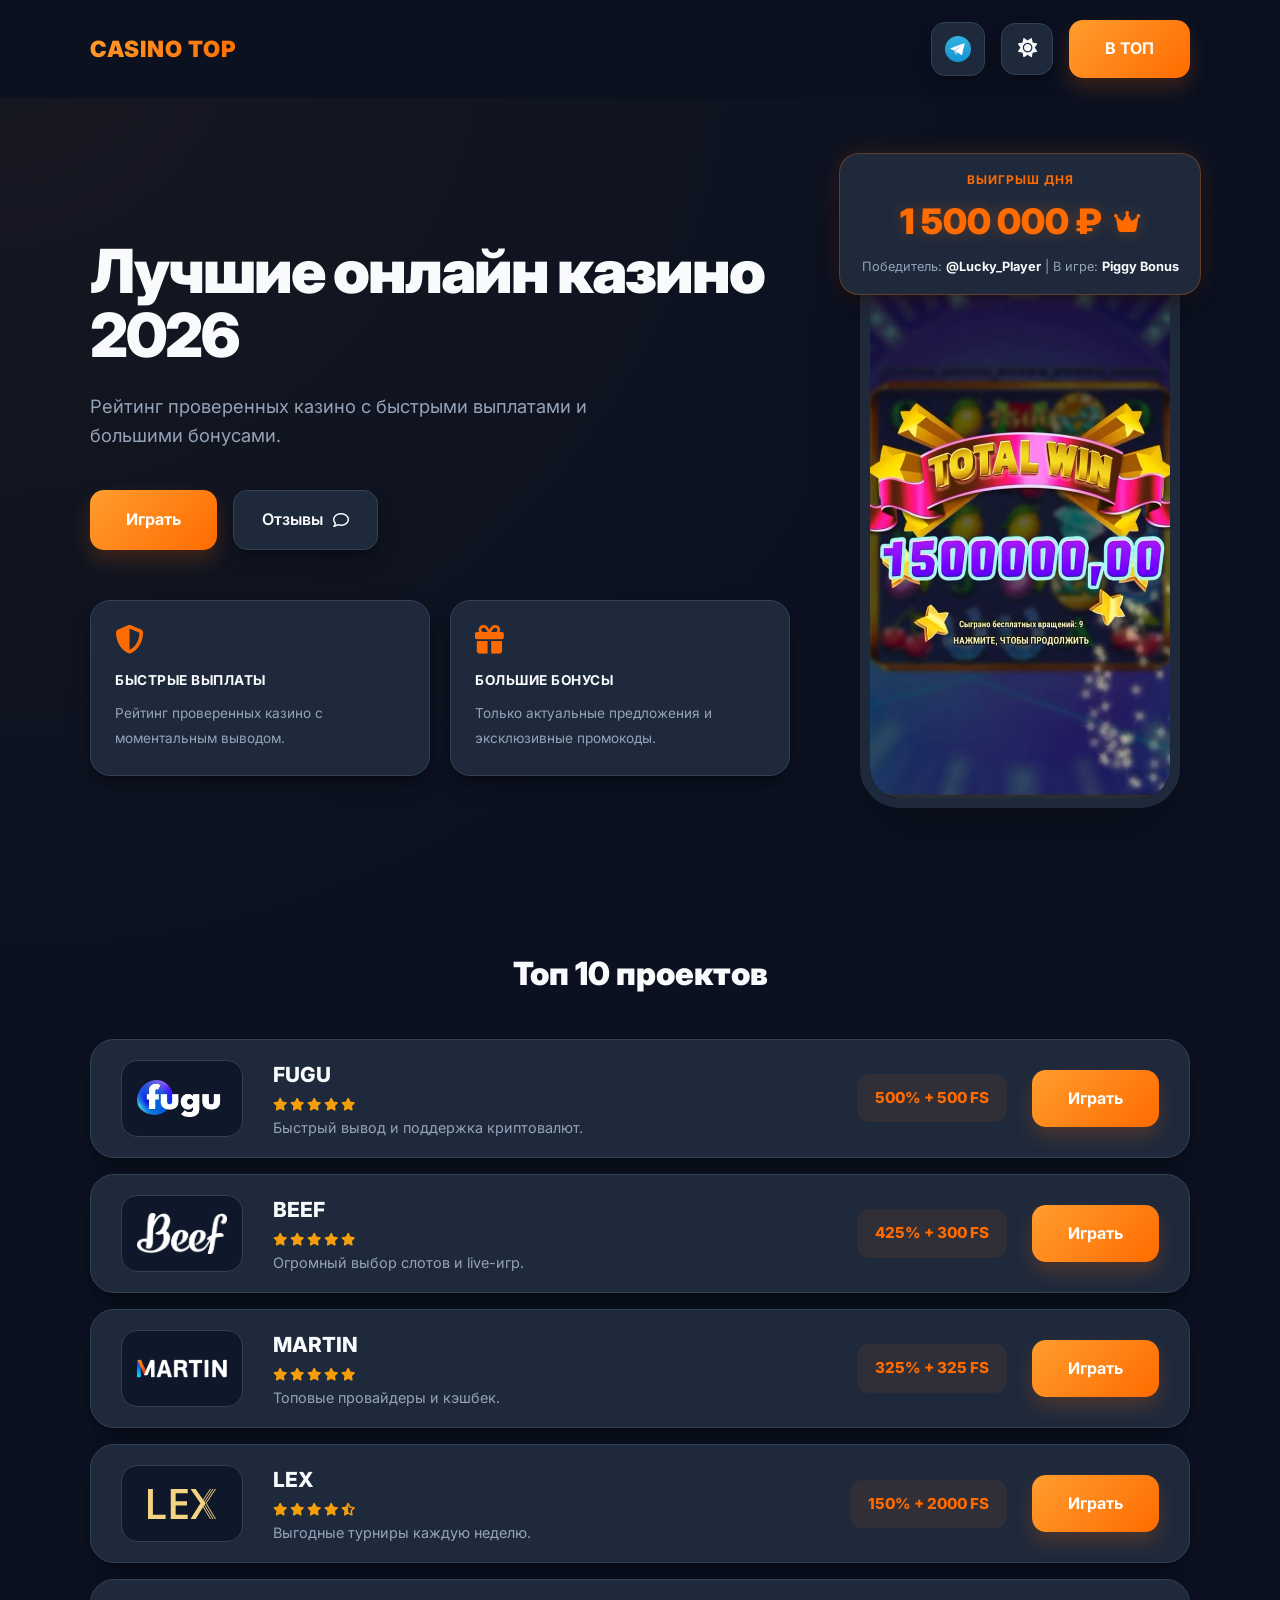
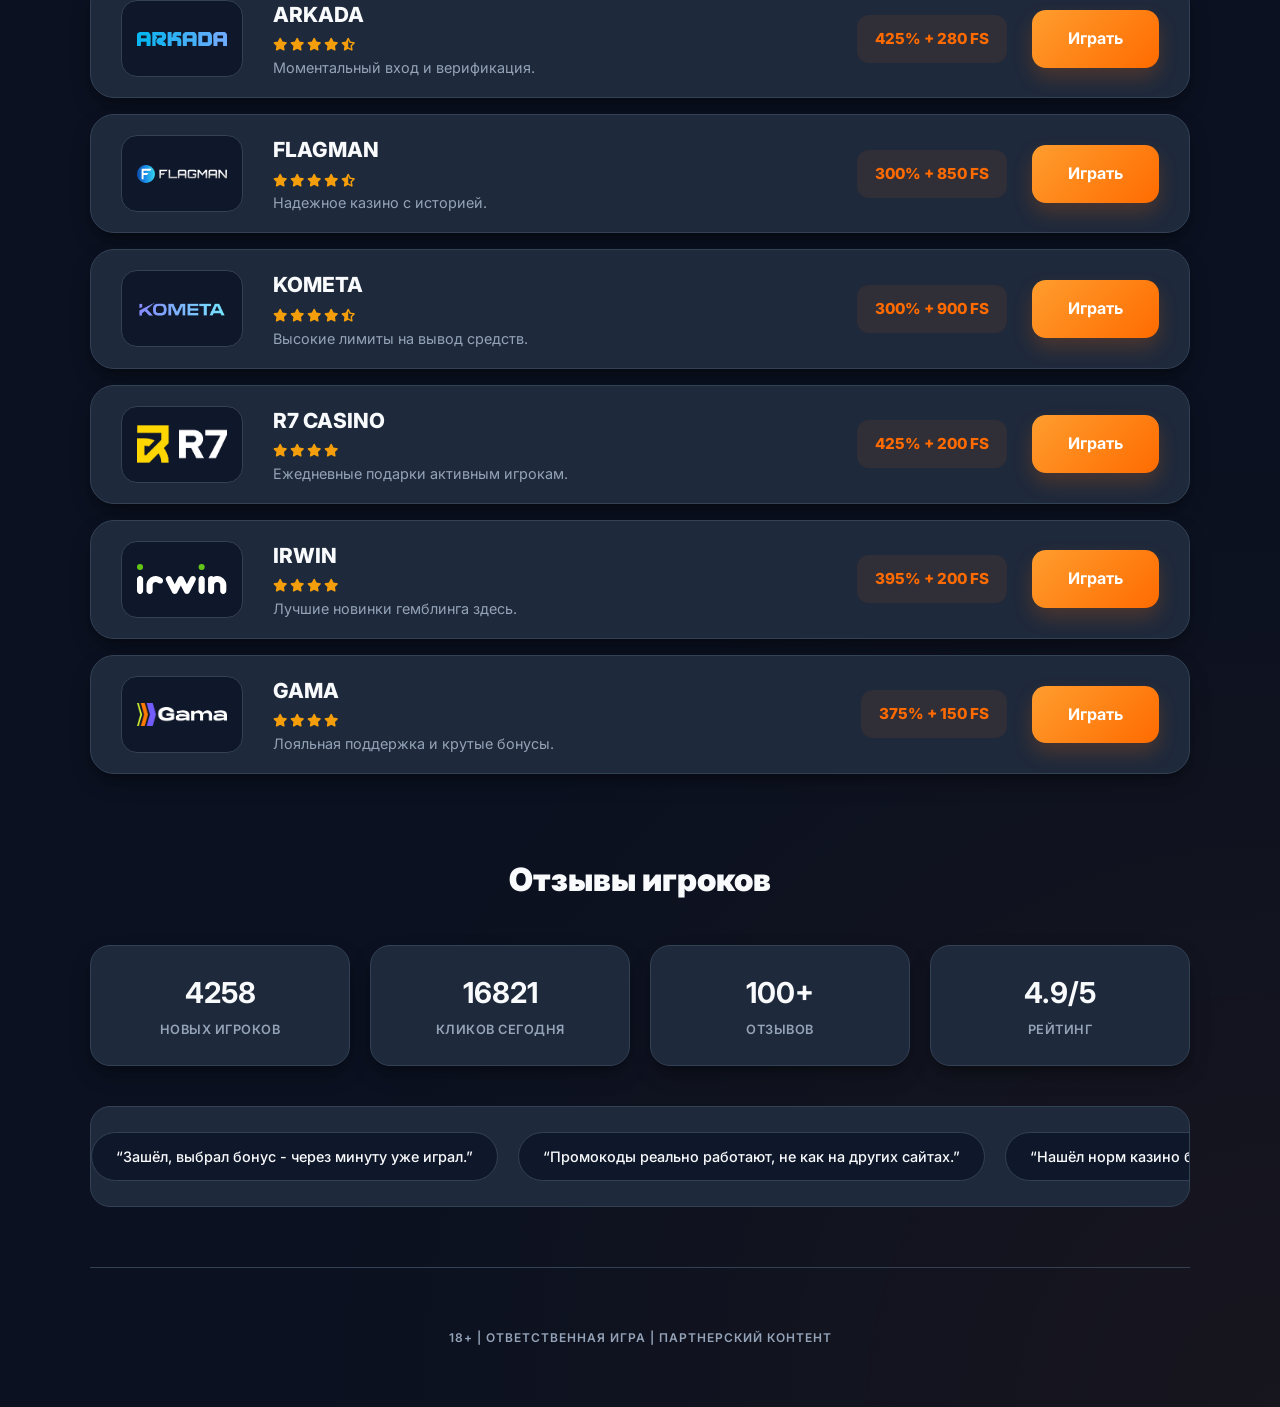
==== commit 539e880c: "Add files via upload" ====
--- a/index.html
+++ b/index.html
@@ -450,7 +450,8 @@
       .theme-toggle, .tg-btn { width: 38px; height: 38px; border-radius: 10px; flex-shrink: 0; }
       .theme-toggle i { font-size: 0.95rem; }
       .tg-btn img { width: 20px; height: 20px; }
-      .header-actions .btn-orange { padding: 10px 14px; font-size: 0.85rem; border-radius: 10px; }
+      /* Уменьшили padding и font-size для кнопки на мобилках */
+      .header-actions .btn-orange { padding: 8px 10px; font-size: 0.75rem; border-radius: 8px; } 
     }
   </style>
 </head>
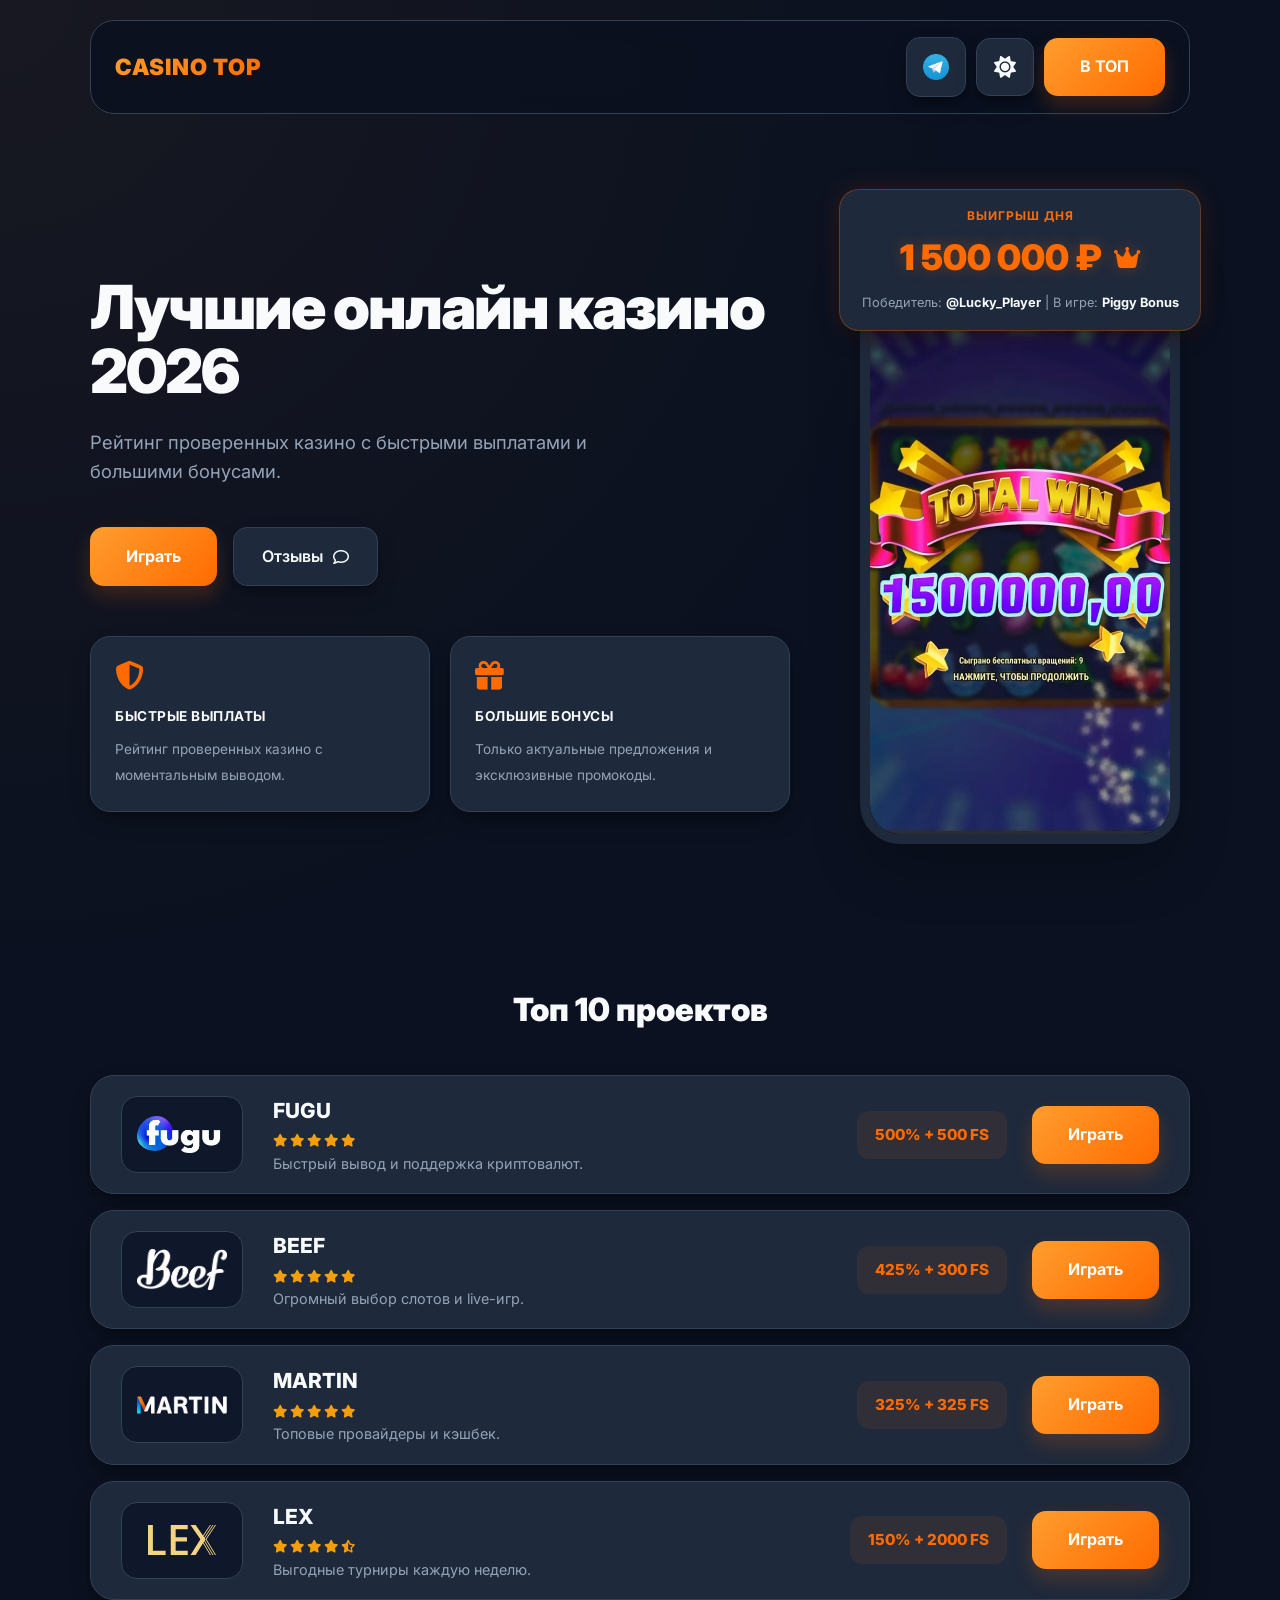
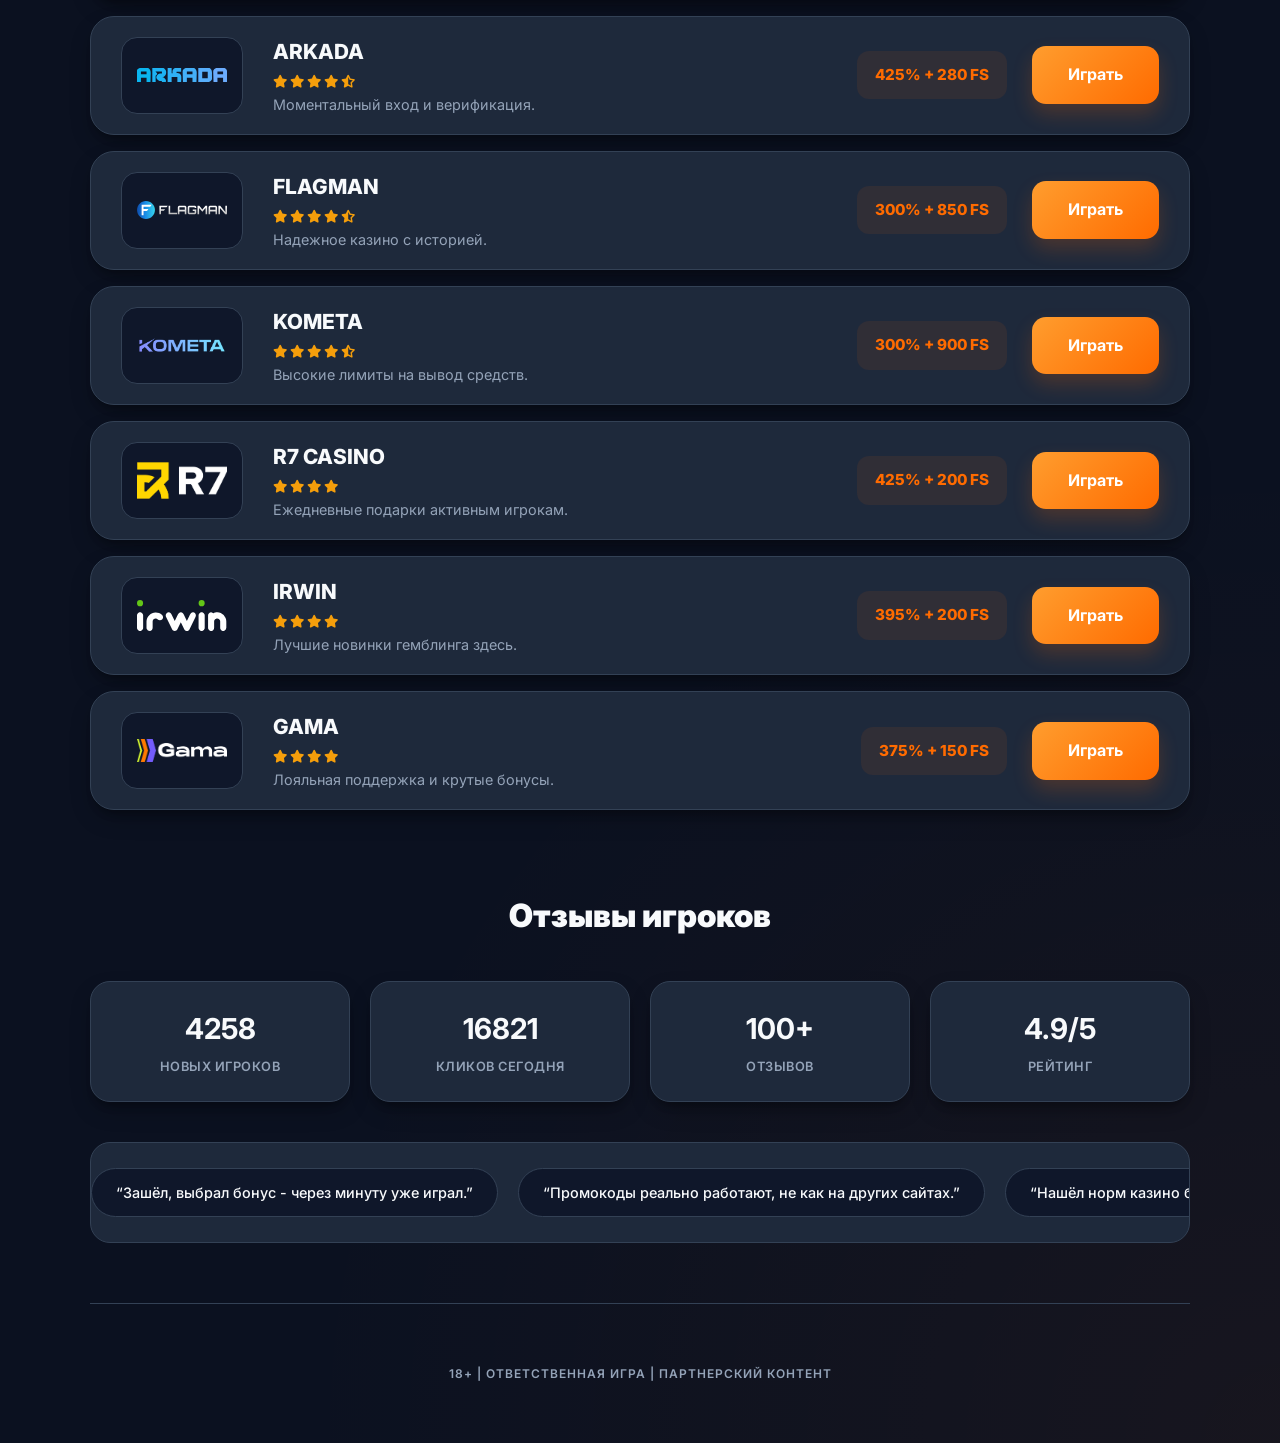
==== commit 66944d0c: "Add files via upload" ====
--- a/index.html
+++ b/index.html
@@ -11,6 +11,7 @@
 
   <style>
     :root {
+      /* Светлая тема (по умолчанию) */
       --bg-main: #f8fafc;
       --card-bg: #ffffff;
       --accent: linear-gradient(135deg, #ff9d2e 0%, #ff6b00 100%);
@@ -50,7 +51,6 @@
       line-height: 1.6;
       -webkit-font-smoothing: antialiased;
       transition: background-color 0.3s ease, color 0.3s ease;
-      overflow-x: hidden;
     }
 
     .wrap {
@@ -63,25 +63,17 @@
       display: flex;
       justify-content: space-between;
       align-items: center;
-      padding: 20px 0;
+      padding: 16px 24px;
+      margin: 20px 0;
+      border-radius: 24px;
+      border: 1px solid var(--border);
       position: sticky;
-      top: 0;
+      top: 20px;
       z-index: 100;
-    }
-
-    header::before {
-      content: "";
-      position: absolute;
-      top: 0;
-      left: -50vw;
-      width: 200vw;
-      height: 100%;
+      backdrop-filter: blur(12px);
+      -webkit-backdrop-filter: blur(12px); /* Фикс для iOS Safari */
       background: var(--header-bg);
-      backdrop-filter: blur(12px);
-      -webkit-backdrop-filter: blur(12px);
-      z-index: -1;
       transition: background-color 0.3s ease;
-      pointer-events: none;
     }
 
     .logo { 
@@ -92,14 +84,50 @@
       -webkit-background-clip: text;
       -webkit-text-fill-color: transparent;
       white-space: nowrap;
-      flex-shrink: 0;
     }
 
     .header-actions {
-      display: flex;
-      align-items: center;
-      gap: 16px;
-    }
+  display: flex;
+  align-items: center;
+  gap: 10px;
+  flex-shrink: 0;
+}
+
+.theme-toggle,
+.tg-btn {
+  background: var(--card-bg);
+  border: 1px solid var(--border);
+
+  width: 58px;
+  height: 58px;
+
+  min-width: 58px;
+  min-height: 58px;
+
+  padding: 0;
+
+  border-radius: 6px;
+
+  display: flex;
+  align-items: center;
+  justify-content: center;
+
+  cursor: pointer;
+  transition: all 0.3s ease;
+  box-shadow: var(--shadow);
+
+  flex-shrink: 0;
+}
+
+.theme-toggle i {
+  font-size: 22px;
+}
+
+.tg-btn img {
+  width: 30px;
+  height: 30px;
+  object-fit: contain;
+}
 
     .theme-toggle {
       background: var(--card-bg);
@@ -115,7 +143,6 @@
       font-size: 1.2rem;
       transition: all 0.3s ease;
       box-shadow: var(--shadow);
-      flex-shrink: 0;
     }
 
     .theme-toggle:hover {
@@ -135,7 +162,6 @@
       cursor: pointer;
       transition: all 0.3s ease;
       box-shadow: var(--shadow);
-      flex-shrink: 0;
     }
 
     .tg-btn:hover {
@@ -190,10 +216,6 @@
       display: flex;
       align-items: center;
       justify-content: center;
-    }
-    
-    .header-actions .btn-orange {
-      flex-shrink: 0;
     }
 
     .btn-orange:hover {
@@ -438,21 +460,60 @@
       .btn-orange { width: 100%; box-sizing: border-box; }
       .hero-right { margin-top: 50px; }
       
+      /* Изменения для мобильных устройств (убрано залипание, отцентрованы звезды, выровнены лого) */
       header { position: relative; top: auto; } 
       .stars { justify-content: center; }
       .casino-logo { flex: auto; width: 100%; height: 120px; }
     }
 
     @media (max-width: 600px) {
-      .wrap { padding: 0 16px; }
-      .logo { font-size: 1.15rem; }
-      .header-actions { gap: 6px; }
-      .theme-toggle, .tg-btn { width: 38px; height: 38px; border-radius: 10px; flex-shrink: 0; }
-      .theme-toggle i { font-size: 0.95rem; }
-      .tg-btn img { width: 20px; height: 20px; }
-      /* Уменьшили padding и font-size для кнопки на мобилках */
-      .header-actions .btn-orange { padding: 8px 10px; font-size: 0.75rem; border-radius: 8px; } 
-    }
+
+  header {
+    padding: 12px 14px;
+  }
+
+  .logo {
+    font-size: 1rem;
+  }
+
+  .header-actions {
+    gap: 6px;
+    align-items: center;
+  }
+
+  /* TELEGRAM + THEME */
+  .theme-toggle,
+  .tg-btn {
+    width: 58px !important;
+    height: 58px !important;
+    min-width: 58px;
+    min-height: 58px;
+    padding: 0;
+    border-radius: 8px !important;
+    flex-shrink: 0;
+  }
+
+  .theme-toggle i {
+    font-size: 22px;
+  }
+
+  .tg-btn img {
+    width: 30px;
+    height: 30px;
+  }
+
+  /* КНОПКА В ТОП */
+  .header-actions .btn-orange {
+    height: 58px;
+    padding: 0 18px;
+    border-radius: 8px;
+    font-size: 14px;
+    display: flex;
+    align-items: center;
+    justify-content: center;
+  }
+
+}
   </style>
 </head>
 <body>
@@ -682,6 +743,7 @@
 
 const themeToggleBtn = document.getElementById('theme-toggle');
 const themeIcon = themeToggleBtn.querySelector('i');
+// Изменено на 'dark' по умолчанию
 const currentTheme = localStorage.getItem('theme') || 'dark';
 
 if (currentTheme === 'dark') {
